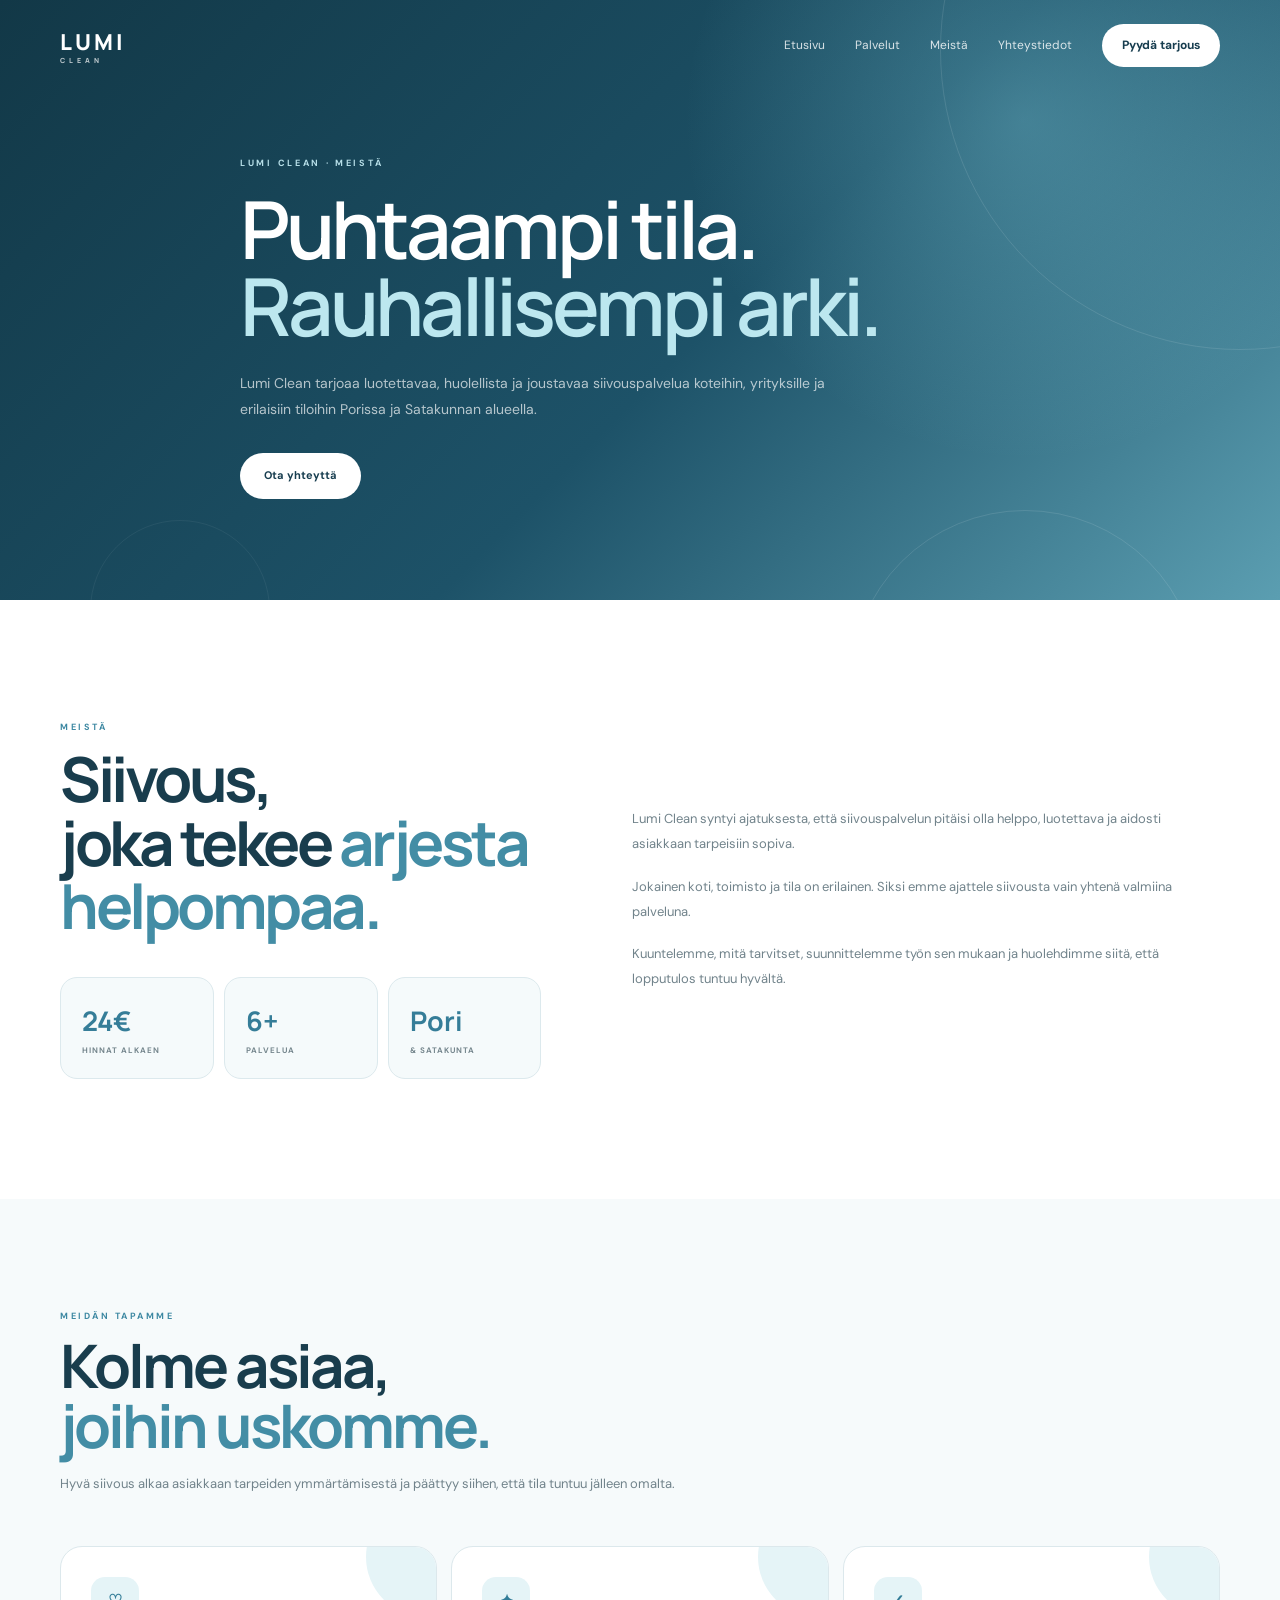
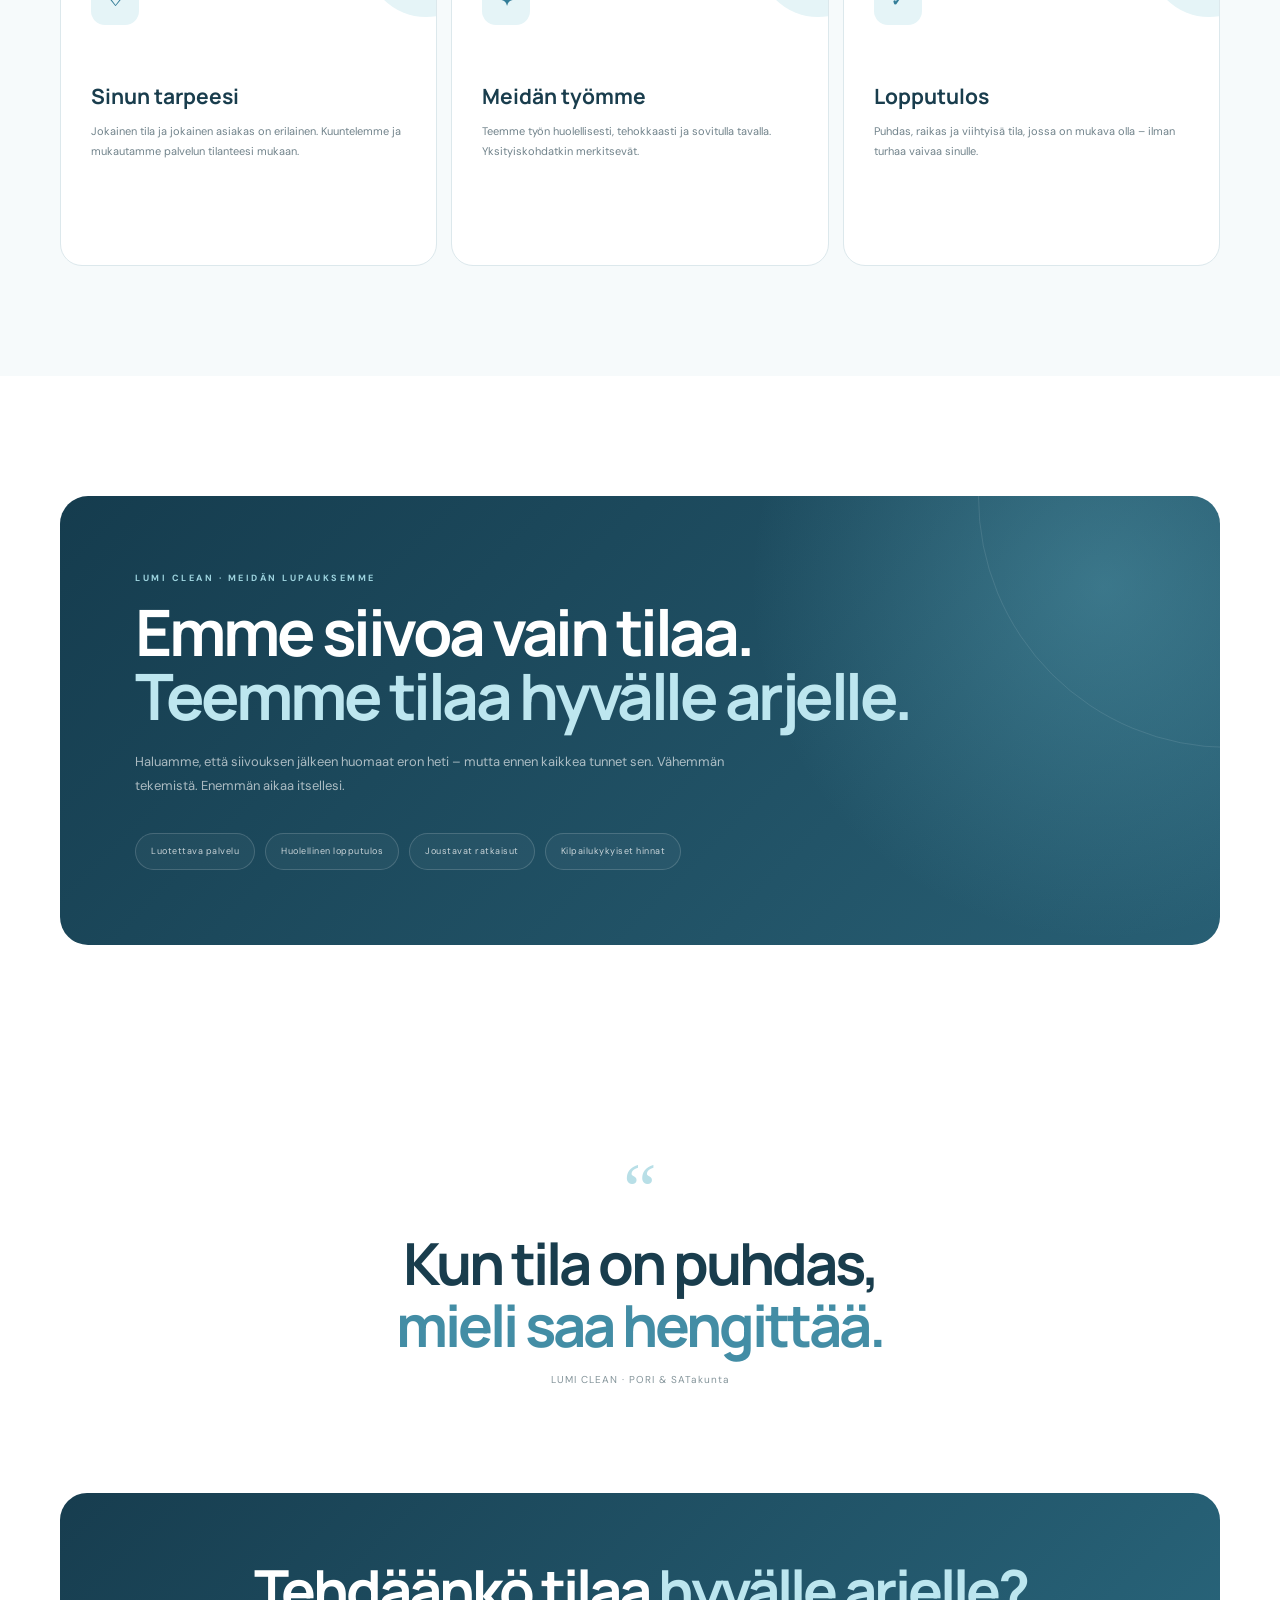
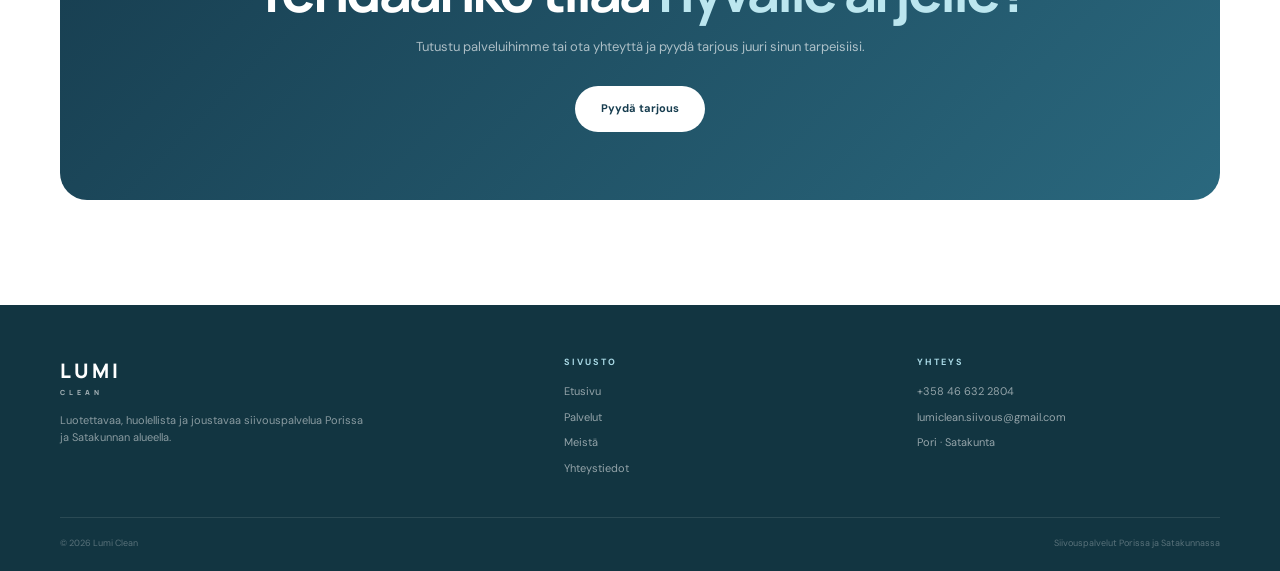
==== meista.html @ 420dfec6 "Create meista.html" ====
<!DOCTYPE html>
<html lang="fi">

<head>

<meta charset="UTF-8">
<meta name="viewport" content="width=device-width, initial-scale=1.0">

<title>Meistä | Lumi Clean</title>

<meta name="description" content="Tutustu Lumi Cleaniin – luotettava, huolellinen ja joustava siivouspalvelu Porissa ja Satakunnan alueella.">

<link rel="preconnect" href="https://fonts.googleapis.com">
<link rel="preconnect" href="https://fonts.gstatic.com" crossorigin>

<link href="https://fonts.googleapis.com/css2?family=DM+Sans:wght@400;500;600;700&family=Manrope:wght@500;600;700;800&display=swap" rel="stylesheet">


<style>

/* =========================
   RESET
========================= */

* {
    box-sizing: border-box;
    margin: 0;
    padding: 0;
}

html {
    scroll-behavior: smooth;
}

body {
    font-family: "DM Sans", sans-serif;
    color: #193d4d;
    background: #ffffff;
    line-height: 1.6;
    overflow-x: hidden;
}

a {
    text-decoration: none;
    color: inherit;
}

.container {
    width: min(1160px, calc(100% - 40px));
    margin: auto;
}


/* =========================
   HEADER
========================= */

header {
    position: absolute;
    top: 0;
    left: 0;
    width: 100%;
    z-index: 50;
    padding: 24px 0;
}

.header-inner {
    display: flex;
    align-items: center;
    justify-content: space-between;
}

.logo {
    color: #ffffff;
    font-family: "Manrope", sans-serif;
    font-size: 22px;
    font-weight: 800;
    letter-spacing: 3px;
}

.logo small {
    display: block;
    margin-top: -5px;
    font-size: 7px;
    letter-spacing: 4px;
    opacity: .7;
}

nav {
    display: flex;
    align-items: center;
    gap: 30px;
}

nav a {
    color: rgba(255,255,255,.82);
    font-size: 12px;
    transition: .25s;
}

nav a:hover {
    color: #ffffff;
}

.nav-button {
    padding: 12px 20px;
    border-radius: 50px;
    background: #ffffff;
    color: #173d4f !important;
    font-weight: 700;
}


/* =========================
   HERO
========================= */

.hero {
    min-height: 600px;
    position: relative;

    display: flex;
    align-items: center;

    overflow: hidden;

    color: #ffffff;

    background:
        radial-gradient(
            circle at 80% 20%,
            rgba(133,209,225,.32),
            transparent 30%
        ),
        linear-gradient(
            135deg,
            #123847 0%,
            #1d5268 55%,
            #5b9eb1 100%
        );
}


/* animated circles */

.hero-circle {
    position: absolute;

    border: 1px solid rgba(255,255,255,.11);

    border-radius: 50%;

    pointer-events: none;
}

.circle-one {
    width: 600px;
    height: 600px;

    right: -260px;
    top: -250px;

    animation: floatCircle 12s ease-in-out infinite;
}

.circle-two {
    width: 350px;
    height: 350px;

    right: 80px;
    bottom: -260px;

    animation: floatCircleTwo 10s ease-in-out infinite;
}

.circle-three {
    width: 180px;
    height: 180px;

    left: 7%;
    bottom: -100px;

    border-color: rgba(255,255,255,.06);

    animation: floatSmall 8s ease-in-out infinite;
}

@keyframes floatCircle {

    0%,100% {
        transform: translate(0,0);
    }

    50% {
        transform: translate(-20px,25px);
    }

}

@keyframes floatCircleTwo {

    0%,100% {
        transform: translate(0,0);
    }

    50% {
        transform: translate(20px,-20px);
    }

}

@keyframes floatSmall {

    0%,100% {
        transform: translateY(0);
    }

    50% {
        transform: translateY(-25px);
    }

}


.hero-content {
    position: relative;
    z-index: 5;

    max-width: 800px;

    padding-top: 55px;
}


/* hero animation */

.hero-content > * {
    opacity: 0;
    transform: translateY(25px);

    animation: heroAppear .9s ease forwards;
}

.hero-content .eyebrow {
    animation-delay: .1s;
}

.hero-content h1 {
    animation-delay: .25s;
}

.hero-content .hero-text {
    animation-delay: .4s;
}

.hero-content .hero-button {
    animation-delay: .55s;
}

@keyframes heroAppear {

    to {
        opacity: 1;
        transform: translateY(0);
    }

}


.eyebrow {
    margin-bottom: 20px;

    color: #b7dfe8;

    font-size: 9px;
    font-weight: 700;

    letter-spacing: 2.7px;
}

.hero h1 {
    font-family: "Manrope", sans-serif;

    font-size: clamp(48px, 7vw, 80px);

    line-height: .96;

    letter-spacing: -4px;

    font-weight: 600;
}

.hero h1 span {
    color: #bce7ef;
}

.hero-text {
    max-width: 600px;

    margin-top: 27px;

    color: rgba(255,255,255,.68);

    font-size: 14px;

    line-height: 1.85;
}

.hero-button {
    display: inline-block;

    margin-top: 30px;

    padding: 14px 24px;

    border-radius: 50px;

    background: #ffffff;

    color: #173d4f;

    font-size: 11px;

    font-weight: 700;

    transition: .3s;
}

.hero-button:hover {
    transform: translateY(-3px);

    box-shadow: 0 12px 30px rgba(0,0,0,.12);
}


/* =========================
   INTRO
========================= */

.intro {
    padding: 120px 0;
}

.intro-grid {
    display: grid;

    grid-template-columns: .9fr 1.1fr;

    gap: 90px;

    align-items: center;
}

.label {
    color: #3d88a2;

    font-size: 9px;

    font-weight: 700;

    letter-spacing: 2.5px;
}

.intro h2 {
    margin-top: 13px;

    font-family: "Manrope", sans-serif;

    font-size: clamp(40px, 5vw, 62px);

    line-height: 1.02;

    letter-spacing: -3.5px;
}

.intro h2 span {
    color: #438da5;
}

.intro-text p {
    margin-bottom: 18px;

    color: #71838b;

    font-size: 13px;

    line-height: 1.9;
}

.intro-text p:last-child {
    margin-bottom: 0;
}


/* =========================
   STATS
========================= */

.stats {
    display: grid;

    grid-template-columns: repeat(3,1fr);

    gap: 10px;

    margin-top: 40px;
}

.stat {
    padding: 21px;

    border: 1px solid #dce9ed;

    border-radius: 17px;

    background: #f5fafb;

    transition: .3s;
}

.stat:hover {
    transform: translateY(-5px);

    background: #eef8fa;
}

.stat-number {
    color: #357d98;

    font-family: "Manrope", sans-serif;

    font-size: 27px;

    font-weight: 700;
}

.stat-text {
    margin-top: 2px;

    color: #75868d;

    font-size: 8px;

    font-weight: 700;

    letter-spacing: 1px;

    text-transform: uppercase;
}


/* =========================
   OUR APPROACH
========================= */

.approach {
    padding: 110px 0;

    background: #f6fafb;
}

.approach-heading {
    max-width: 700px;

    margin-bottom: 50px;
}

.approach-heading h2 {
    margin-top: 12px;

    font-family: "Manrope", sans-serif;

    font-size: clamp(40px,5vw,60px);

    line-height: 1;

    letter-spacing: -3px;
}

.approach-heading h2 span {
    color: #438da5;
}

.approach-heading p {
    margin-top: 17px;

    color: #71838b;

    font-size: 13px;

    line-height: 1.8;
}


/* =========================
   APPROACH CARDS
========================= */

.approach-grid {
    display: grid;

    grid-template-columns: repeat(3,1fr);

    gap: 14px;
}

.approach-card {
    position: relative;

    min-height: 320px;

    padding: 30px;

    border-radius: 22px;

    background: #ffffff;

    border: 1px solid #dce8ec;

    overflow: hidden;

    transition:
        transform .4s ease,
        box-shadow .4s ease,
        border-color .4s ease;
}

.approach-card::before {
    content: "";

    position: absolute;

    width: 120px;
    height: 120px;

    right: -50px;
    top: -50px;

    border-radius: 50%;

    background: #e5f4f7;

    transition: .4s;
}

.approach-card:hover {
    transform: translateY(-8px);

    border-color: #c8e1e7;

    box-shadow:
        0 25px 55px rgba(27,76,91,.10);
}

.approach-card:hover::before {
    transform: scale(1.5);
}

.approach-icon {
    position: relative;
    z-index: 2;

    width: 48px;
    height: 48px;

    display: flex;
    align-items: center;
    justify-content: center;

    border-radius: 14px;

    background: #e5f4f7;

    color: #337d98;

    font-family: "Manrope", sans-serif;

    font-size: 16px;

    font-weight: 800;
}

.approach-card h3 {
    position: relative;
    z-index: 2;

    margin-top: 55px;

    font-family: "Manrope", sans-serif;

    font-size: 21px;
}

.approach-card p {
    position: relative;
    z-index: 2;

    margin-top: 9px;

    color: #71838b;

    font-size: 11px;

    line-height: 1.8;
}


/* =========================
   PROMISE
========================= */

.promise {
    padding: 120px 0;
}

.promise-box {
    position: relative;

    padding: 75px;

    overflow: hidden;

    border-radius: 28px;

    background:
        radial-gradient(
            circle at 90% 20%,
            rgba(112,192,210,.32),
            transparent 32%
        ),
        linear-gradient(
            135deg,
            #153c4e,
            #285f74
        );

    color: white;
}

.promise-box::before {
    content: "";

    position: absolute;

    width: 500px;
    height: 500px;

    right: -260px;
    top: -250px;

    border: 1px solid rgba(255,255,255,.1);

    border-radius: 50%;

    animation: slowRotate 15s linear infinite;
}

@keyframes slowRotate {

    from {
        transform: rotate(0deg);
    }

    to {
        transform: rotate(360deg);
    }

}

.promise-label {
    color: #9ed4df;

    font-size: 9px;

    font-weight: 700;

    letter-spacing: 2.5px;
}

.promise-box h2 {
    position: relative;

    max-width: 800px;

    margin-top: 15px;

    font-family: "Manrope", sans-serif;

    font-size: clamp(40px,5vw,65px);

    line-height: 1;

    letter-spacing: -3.5px;
}

.promise-box h2 span {
    color: #bde6ef;
}

.promise-box > p {
    position: relative;

    max-width: 650px;

    margin-top: 22px;

    color: rgba(255,255,255,.63);

    font-size: 13px;

    line-height: 1.85;
}

.promise-points {
    position: relative;

    display: flex;

    flex-wrap: wrap;

    gap: 10px;

    margin-top: 35px;
}

.promise-point {
    padding: 10px 15px;

    border: 1px solid rgba(255,255,255,.16);

    border-radius: 50px;

    color: rgba(255,255,255,.75);

    font-size: 9px;

    letter-spacing: .5px;

    background: rgba(255,255,255,.04);

    transition: .3s;
}

.promise-point:hover {
    background: rgba(255,255,255,.1);

    transform: translateY(-3px);
}


/* =========================
   QUOTE
========================= */

.quote {
    padding: 105px 0;

    text-align: center;
}

.quote-mark {
    color: #b8dfe7;

    font-family: Georgia,serif;

    font-size: 75px;

    line-height: .5;
}

.quote h2 {
    max-width: 900px;

    margin: 25px auto 0;

    font-family: "Manrope", sans-serif;

    font-size: clamp(36px,5vw,58px);

    line-height: 1.06;

    letter-spacing: -3px;
}

.quote h2 span {
    color: #438da5;
}

.quote p {
    margin-top: 17px;

    color: #84949a;

    font-size: 10px;

    letter-spacing: 1px;
}


/* =========================
   CTA
========================= */

.cta {
    padding-bottom: 105px;
}

.cta-box {
    padding: 68px 40px;

    border-radius: 27px;

    background:
        linear-gradient(
            135deg,
            #173d4f,
            #2a687e
        );

    color: white;

    text-align: center;
}

.cta-box h2 {
    font-family: "Manrope", sans-serif;

    font-size: clamp(36px,5vw,58px);

    line-height: 1;

    letter-spacing: -3px;
}

.cta-box h2 span {
    color: #bce6ef;
}

.cta-box p {
    max-width: 560px;

    margin: 18px auto 28px;

    color: rgba(255,255,255,.63);

    font-size: 13px;
}

.cta-button {
    display: inline-block;

    padding: 14px 26px;

    border-radius: 50px;

    background: white;

    color: #173d4f;

    font-size: 11px;

    font-weight: 700;

    transition: .3s;
}

.cta-button:hover {
    transform: translateY(-3px);

    box-shadow: 0 12px 30px rgba(0,0,0,.15);
}


/* =========================
   FOOTER
========================= */

footer {
    padding: 50px 0 20px;

    background: #123541;

    color: white;
}

.footer-grid {
    display: grid;

    grid-template-columns: 1.5fr 1fr 1fr;

    gap: 50px;

    padding-bottom: 40px;
}

.footer-logo {
    font-family: "Manrope", sans-serif;

    font-size: 20px;

    font-weight: 800;

    letter-spacing: 3px;
}

.footer-logo small {
    display: block;

    font-size: 7px;

    letter-spacing: 4px;

    opacity: .6;
}

.footer-text {
    max-width: 310px;

    margin-top: 14px;

    color: rgba(255,255,255,.5);

    font-size: 11px;
}

.footer-title {
    margin-bottom: 14px;

    color: #a9d9e5;

    font-size: 9px;

    font-weight: 700;

    letter-spacing: 2px;
}

.footer-links {
    display: flex;

    flex-direction: column;

    gap: 8px;
}

.footer-links a,
.footer-links span {
    color: rgba(255,255,255,.55);

    font-size: 11px;
}

.footer-bottom {
    display: flex;

    justify-content: space-between;

    padding-top: 18px;

    border-top: 1px solid rgba(255,255,255,.1);

    color: rgba(255,255,255,.3);

    font-size: 9px;
}


/* =========================
   SCROLL ANIMATION
========================= */

.reveal {
    opacity: 0;

    transform: translateY(35px);

    transition:
        opacity .8s ease,
        transform .8s ease;
}

.reveal.visible {
    opacity: 1;

    transform: translateY(0);
}


/* =========================
   MOBILE
========================= */

@media(max-width: 900px) {

    nav {
        display: none;
    }

    .intro-grid {
        grid-template-columns: 1fr;

        gap: 45px;
    }

    .approach-grid {
        grid-template-columns: 1fr;
    }

    .approach-card {
        min-height: 260px;
    }

    .promise-box {
        padding: 50px 40px;
    }

}


@media(max-width: 560px) {

    .container {
        width: calc(100% - 30px);
    }

    .hero {
        min-height: 560px;
    }

    .hero h1 {
        font-size: 49px;

        letter-spacing: -2.5px;
    }

    .intro {
        padding: 80px 0;
    }

    .stats {
        grid-template-columns: 1fr;
    }

    .approach {
        padding: 80px 0;
    }

    .promise {
        padding: 80px 0;
    }

    .promise-box {
        padding: 40px 25px;
    }

    .promise-points {
        flex-direction: column;
        align-items: flex-start;
    }

    .quote {
        padding: 80px 0;
    }

    .cta-box {
        padding: 48px 24px;
    }

    .footer-grid {
        grid-template-columns: 1fr;
    }

    .footer-bottom {
        flex-direction: column;
        gap: 8px;
    }

}

</style>

</head>


<body>


<!-- HEADER -->

<header>

<div class="container header-inner">

<a href="index.html" class="logo">

LUMI

<small>CLEAN</small>

</a>


<nav>

<a href="index.html">
Etusivu
</a>

<a href="palvelut.html">
Palvelut
</a>

<a href="meista.html">
Meistä
</a>

<a href="yhteystiedot.html">
Yhteystiedot
</a>

<a
href="yhteystiedot.html"
class="nav-button"
>
Pyydä tarjous
</a>

</nav>

</div>

</header>



<!-- HERO -->

<section class="hero">

<div class="hero-circle circle-one"></div>

<div class="hero-circle circle-two"></div>

<div class="hero-circle circle-three"></div>


<div class="container hero-content">

<div class="eyebrow">
LUMI CLEAN · MEISTÄ
</div>


<h1>

Puhtaampi tila.
<br>

<span>Rauhallisempi arki.</span>

</h1>


<p class="hero-text">

Lumi Clean tarjoaa luotettavaa,
huolellista ja joustavaa siivouspalvelua
koteihin, yrityksille ja erilaisiin tiloihin
Porissa ja Satakunnan alueella.

</p>


<a
href="yhteystiedot.html"
class="hero-button"
>
Ota yhteyttä
</a>

</div>

</section>



<!-- INTRO -->

<section class="intro">

<div class="container intro-grid">


<div class="reveal">

<div class="label">
MEISTÄ
</div>


<h2>

Siivous,
<br>

joka tekee
<span>arjesta helpompaa.</span>

</h2>


<div class="stats">

<div class="stat">

<div class="stat-number counter" data-target="30">
0€
</div>

<div class="stat-text">
Hinnat alkaen
</div>

</div>


<div class="stat">

<div class="stat-number">
6+
</div>

<div class="stat-text">
Palvelua
</div>

</div>


<div class="stat">

<div class="stat-number">
Pori
</div>

<div class="stat-text">
& Satakunta
</div>

</div>

</div>

</div>


<div class="intro-text reveal">

<p>

Lumi Clean syntyi ajatuksesta, että siivouspalvelun
pitäisi olla helppo, luotettava ja aidosti asiakkaan
tarpeisiin sopiva.

</p>


<p>

Jokainen koti, toimisto ja tila on erilainen.
Siksi emme ajattele siivousta vain yhtenä
valmiina palveluna.

</p>


<p>

Kuuntelemme, mitä tarvitset, suunnittelemme
työn sen mukaan ja huolehdimme siitä,
että lopputulos tuntuu hyvältä.

</p>

</div>


</div>

</section>



<!-- APPROACH -->

<section class="approach">

<div class="container">


<div class="approach-heading reveal">

<div class="label">
MEIDÄN TAPAMME
</div>


<h2>

Kolme asiaa,
<br>

<span>joihin uskomme.</span>

</h2>


<p>

Hyvä siivous alkaa asiakkaan tarpeiden
ymmärtämisestä ja päättyy siihen,
että tila tuntuu jälleen omalta.

</p>

</div>



<div class="approach-grid">


<div class="approach-card reveal">

<div class="approach-icon">
♡
</div>


<h3>
Sinun tarpeesi
</h3>


<p>

Jokainen tila ja jokainen asiakas
on erilainen. Kuuntelemme ja
mukautamme palvelun tilanteesi mukaan.

</p>

</div>



<div class="approach-card reveal">

<div class="approach-icon">
✦
</div>


<h3>
Meidän työmme
</h3>


<p>

Teemme työn huolellisesti,
tehokkaasti ja sovitulla tavalla.
Yksityiskohdatkin merkitsevät.

</p>

</div>



<div class="approach-card reveal">

<div class="approach-icon">
✓
</div>


<h3>
Lopputulos
</h3>


<p>

Puhdas, raikas ja viihtyisä tila,
jossa on mukava olla – ilman
turhaa vaivaa sinulle.

</p>

</div>


</div>

</div>

</section>



<!-- PROMISE -->

<section class="promise">

<div class="container">

<div class="promise-box reveal">


<div class="promise-label">
LUMI CLEAN · MEIDÄN LUPAUKSEMME
</div>


<h2>

Emme siivoa vain tilaa.
<br>

<span>Teemme tilaa hyvälle arjelle.</span>

</h2>


<p>

Haluamme, että siivouksen jälkeen huomaat
eron heti – mutta ennen kaikkea tunnet sen.
Vähemmän tekemistä. Enemmän aikaa itsellesi.

</p>


<div class="promise-points">

<div class="promise-point">
Luotettava palvelu
</div>

<div class="promise-point">
Huolellinen lopputulos
</div>

<div class="promise-point">
Joustavat ratkaisut
</div>

<div class="promise-point">
Kilpailukykyiset hinnat
</div>

</div>

</div>

</div>

</section>



<!-- QUOTE -->

<section class="quote">

<div class="container reveal">

<div class="quote-mark">
“
</div>


<h2>

Kun tila on puhdas,
<br>

<span>mieli saa hengittää.</span>

</h2>


<p>
LUMI CLEAN · PORI & SATakunta
</p>

</div>

</section>



<!-- CTA -->

<section class="cta">

<div class="container">

<div class="cta-box reveal">

<h2>

Tehdäänkö tilaa
<span>hyvälle arjelle?</span>

</h2>


<p>

Tutustu palveluihimme tai ota yhteyttä
ja pyydä tarjous juuri sinun tarpeisiisi.

</p>


<a
href="yhteystiedot.html"
class="cta-button"
>
Pyydä tarjous
</a>

</div>

</div>

</section>



<!-- FOOTER -->

<footer>

<div class="container footer-grid">


<div>

<div class="footer-logo">

LUMI

<small>CLEAN</small>

</div>


<p class="footer-text">

Luotettavaa, huolellista ja joustavaa
siivouspalvelua Porissa ja Satakunnan alueella.

</p>

</div>


<div>

<div class="footer-title">
SIVUSTO
</div>


<div class="footer-links">

<a href="index.html">
Etusivu
</a>

<a href="palvelut.html">
Palvelut
</a>

<a href="meista.html">
Meistä
</a>

<a href="yhteystiedot.html">
Yhteystiedot
</a>

</div>

</div>


<div>

<div class="footer-title">
YHTEYS
</div>


<div class="footer-links">

<a href="tel:+358466322804">
+358 46 632 2804
</a>

<a href="mailto:lumiclean.siivous@gmail.com">
lumiclean.siivous@gmail.com
</a>

<span>
Pori · Satakunta
</span>

</div>

</div>


</div>


<div class="container footer-bottom">

<span>
© 2026 Lumi Clean
</span>

<span>
Siivouspalvelut Porissa ja Satakunnassa
</span>

</div>

</footer>



<!-- ANIMATIONS -->

<script>

/* =========================
   SCROLL REVEAL
========================= */

const revealElements =
document.querySelectorAll(".reveal");


const observer =
new IntersectionObserver(

(entries) => {

entries.forEach((entry) => {

if (entry.isIntersecting) {

entry.target.classList.add("visible");

observer.unobserve(entry.target);

}

});

},

{
threshold: 0.15
}

);


revealElements.forEach((element) => {

observer.observe(element);

});



/* =========================
   COUNTER
========================= */

const counter =
document.querySelector(".counter");


let counterStarted = false;


function startCounter() {

if (counterStarted) return;

counterStarted = true;

const target =
Number(counter.dataset.target);

let current = 0;

const duration = 1100;

const startTime = performance.now();


function update(time) {

const progress =
Math.min(
(time - startTime) / duration,
1
);


current =
Math.floor(
progress * target
);


counter.textContent =
current + "€";


if (progress < 1) {

requestAnimationFrame(update);

} else {

counter.textContent =
target + "€";

}

}


requestAnimationFrame(update);

}


const counterObserver =
new IntersectionObserver(

(entries) => {

if (entries[0].isIntersecting) {

startCounter();

counterObserver.disconnect();

}

},

{
threshold: .5
}

);


counterObserver.observe(counter);

</script>


</body>

</html>
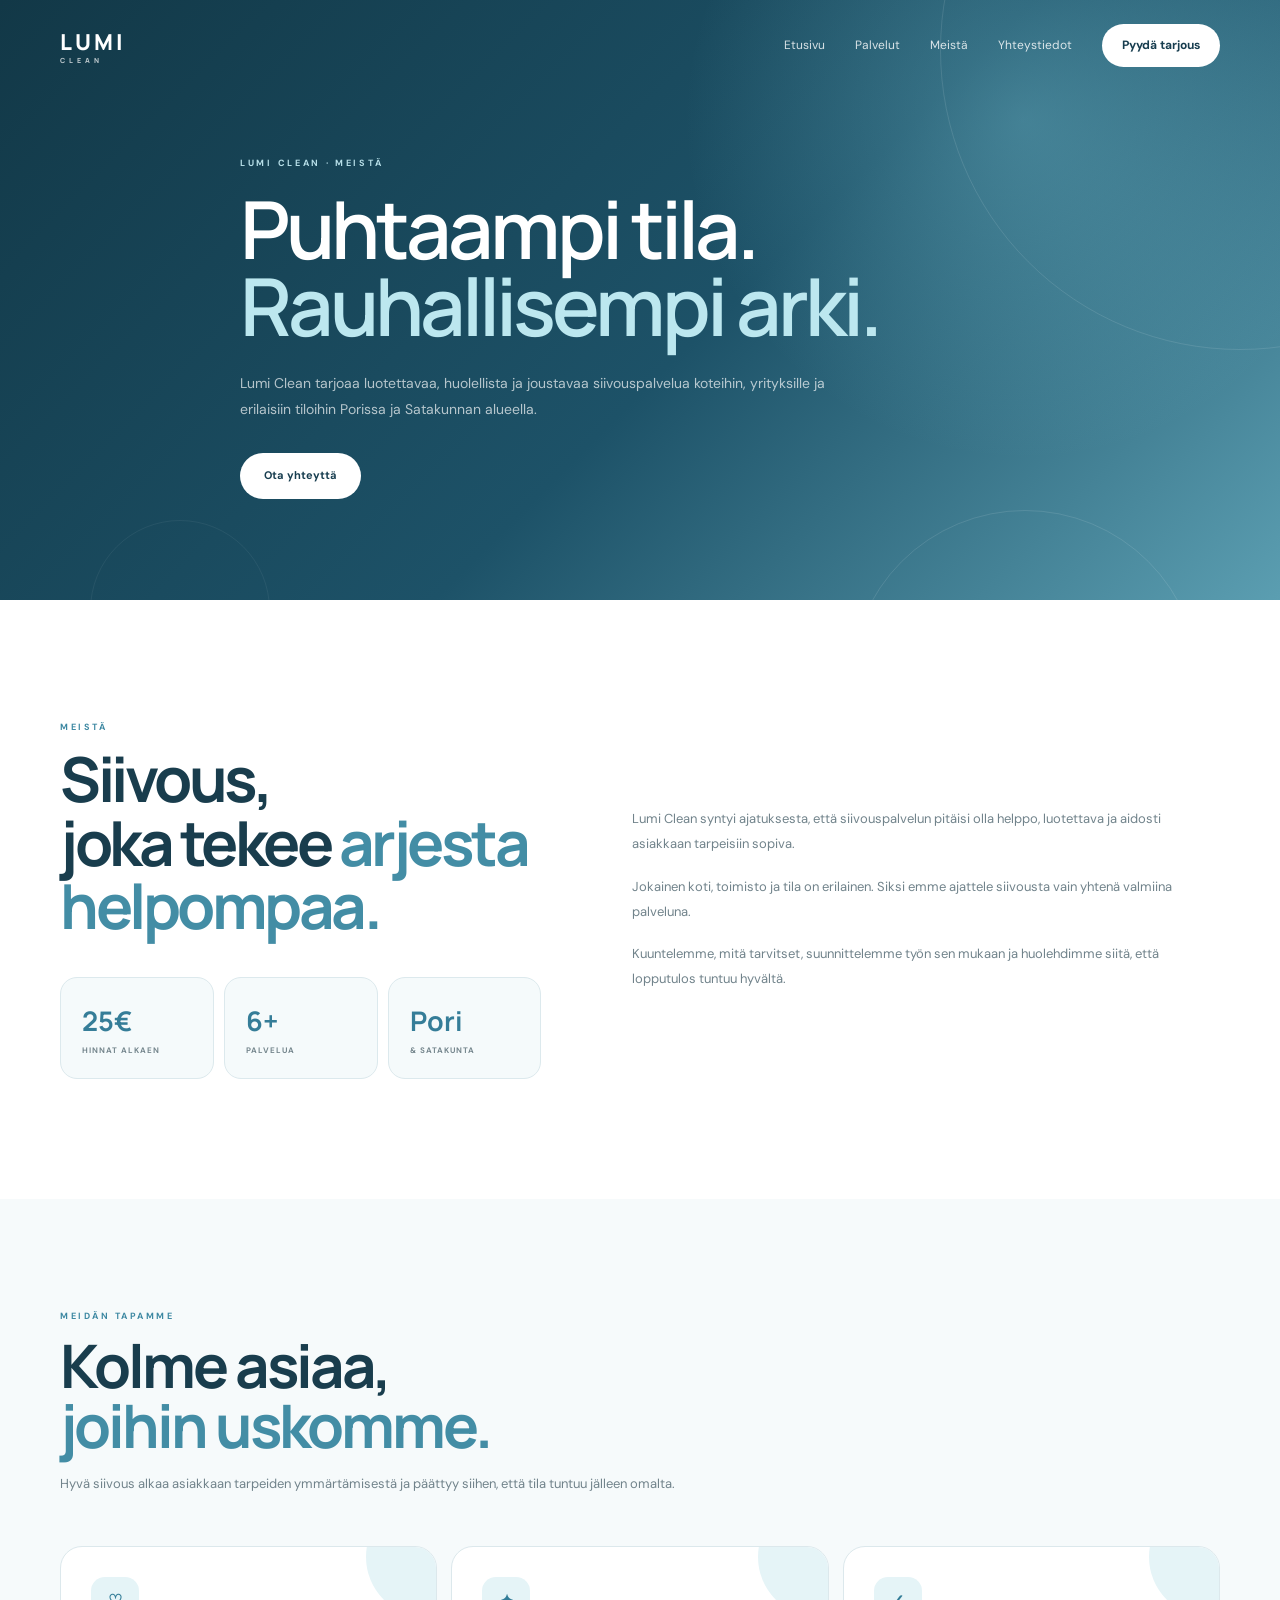
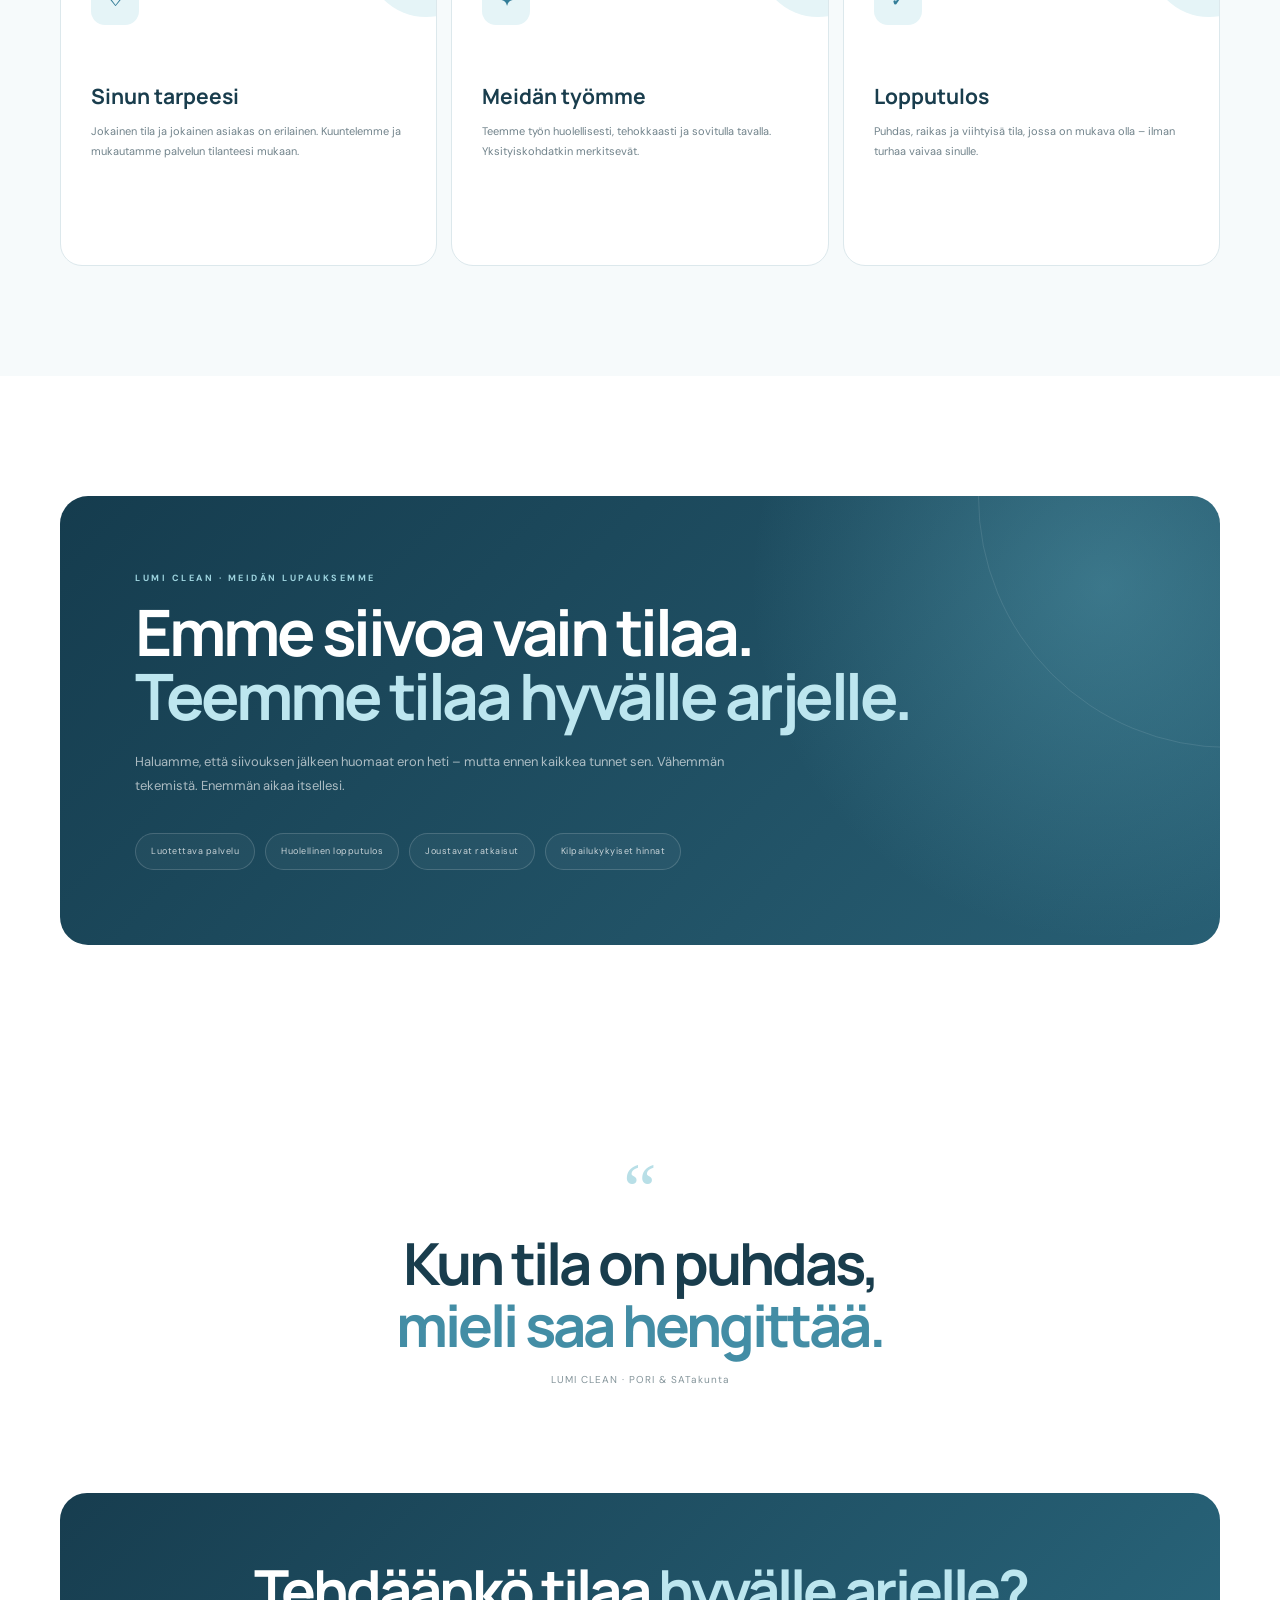
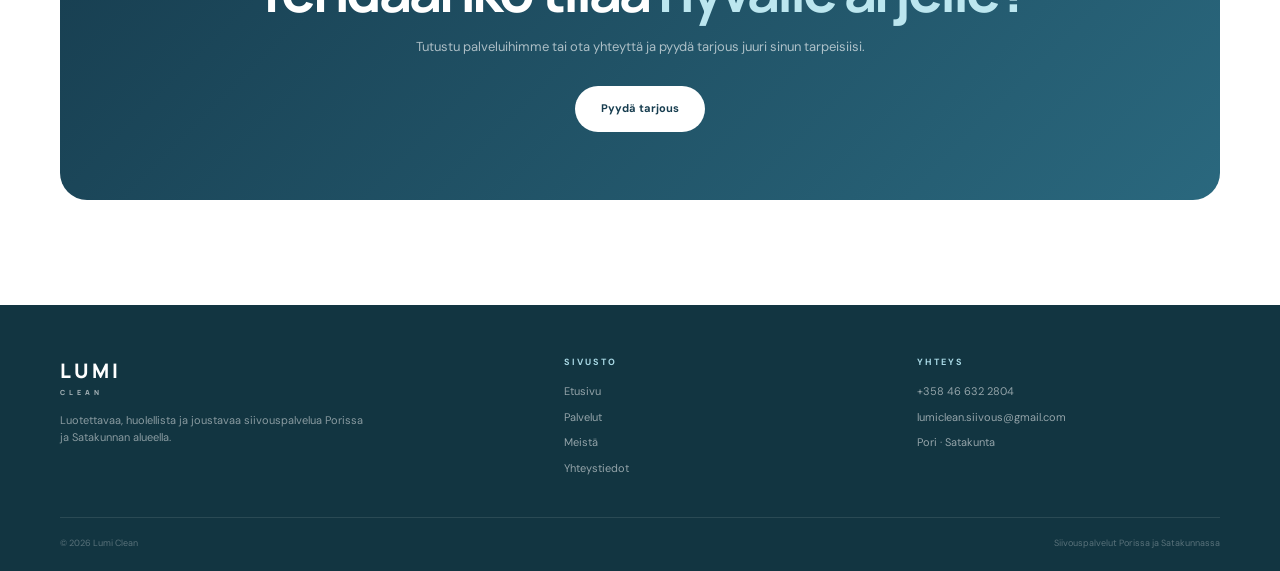
==== commit 450203a9: "Update meista.html" ====
--- a/meista.html
+++ b/meista.html
@@ -7,7 +7,7 @@
 <meta name="viewport" content="width=device-width, initial-scale=1.0">
 
 <title>Meistä | Lumi Clean</title>
-
+<link rel="icon" type="image/png" href="favicon.png">
 <meta name="description" content="Tutustu Lumi Cleaniin – luotettava, huolellinen ja joustava siivouspalvelu Porissa ja Satakunnan alueella.">
 
 <link rel="preconnect" href="https://fonts.googleapis.com">
